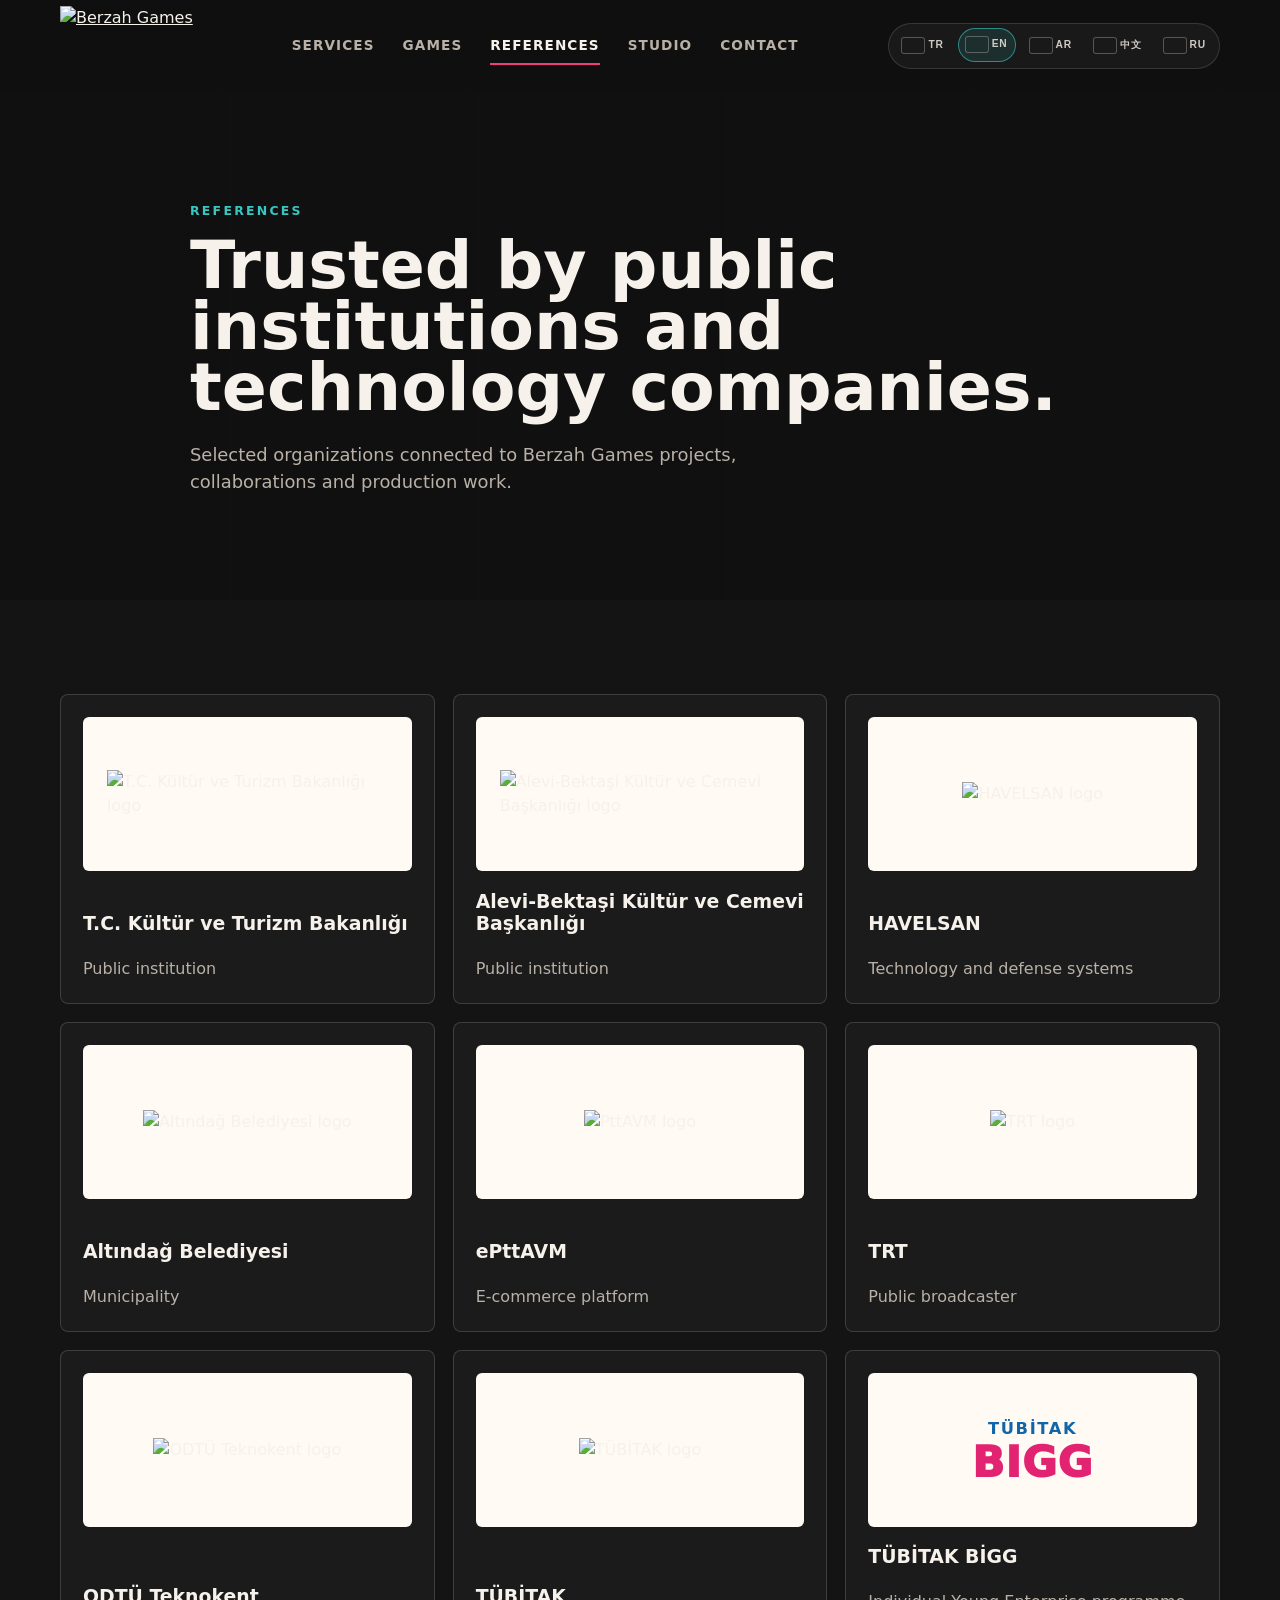
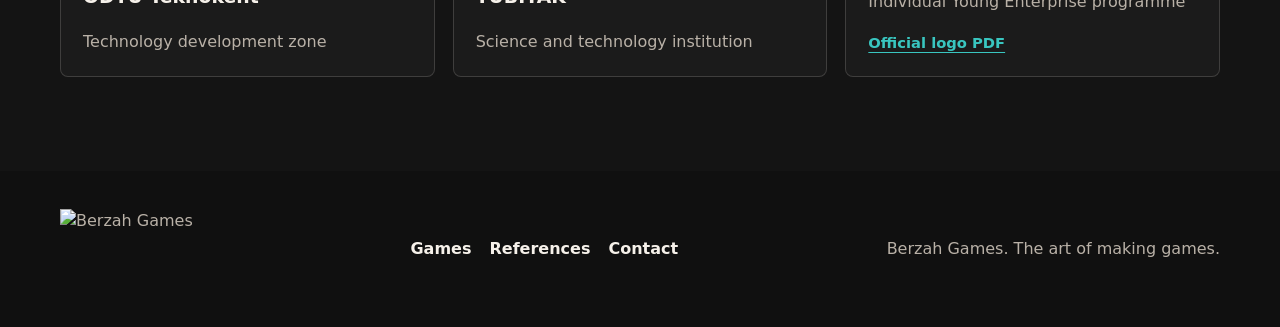
==== references.html @ 12bde4e4 "Add files via upload" ====
<!doctype html>
<html lang="en">
  <head>
    <meta charset="utf-8">
    <meta name="viewport" content="width=device-width, initial-scale=1">
    <title>References | Berzah Games</title>
    <meta
      name="description"
      content="Selected references and organizations Berzah Games has worked with or created projects for."
    >
    <meta name="theme-color" content="#101010">
    <link rel="stylesheet" href="styles.css">
  </head>
  <body>
    <header class="site-header is-scrolled" data-header>
      <a class="brand" href="index.html#top" aria-label="Berzah Games home">
        <img
          src="assets/logos/berzah-logo.png"
          alt="Berzah Games"
          width="142"
          height="80"
        >
      </a>
      <button class="nav-toggle" type="button" aria-expanded="false" aria-controls="primary-navigation">
        <span></span>
        <span></span>
        <span></span>
        <span class="sr-only">Open navigation</span>
      </button>
      <nav class="primary-nav" id="primary-navigation" aria-label="Primary navigation">
        <a href="index.html#services">Services</a>
        <a href="index.html#games">Games</a>
        <a href="references.html" aria-current="page">References</a>
        <a href="index.html#studio">Studio</a>
        <a href="index.html#contact">Contact</a>
      </nav>
      <div class="language-switcher" data-language-switcher aria-label="Language selector">
        <button type="button" data-lang="tr" aria-label="Turkce">
          <img src="https://upload.wikimedia.org/wikipedia/commons/b/b4/Flag_of_Turkey.svg" alt="">
          <strong>TR</strong>
        </button>
        <button type="button" data-lang="en" aria-label="English">
          <img src="https://upload.wikimedia.org/wikipedia/commons/8/83/Flag_of_the_United_Kingdom_%283-5%29.svg" alt="">
          <strong>EN</strong>
        </button>
        <button type="button" data-lang="ar" aria-label="العربية">
          <img src="https://upload.wikimedia.org/wikipedia/commons/0/0d/Flag_of_Saudi_Arabia.svg" alt="">
          <strong>AR</strong>
        </button>
        <button type="button" data-lang="zh" aria-label="中文">
          <img src="https://upload.wikimedia.org/wikipedia/commons/f/fa/Flag_of_the_People%27s_Republic_of_China.svg" alt="">
          <strong>中文</strong>
        </button>
        <button type="button" data-lang="ru" aria-label="Русский">
          <img src="https://upload.wikimedia.org/wikipedia/commons/f/f3/Flag_of_Russia.svg" alt="">
          <strong>RU</strong>
        </button>
      </div>
    </header>

    <main id="top">
      <section class="page-hero section-band">
        <div class="container page-hero-content">
          <p class="eyebrow">References</p>
          <h1>Trusted by public institutions and technology companies.</h1>
          <p>Selected organizations connected to Berzah Games projects, collaborations and production work.</p>
        </div>
      </section>

      <section class="section-band references-section">
        <div class="container">
          <div class="reference-grid">
            <article class="reference-card">
              <div class="reference-logo">
                <img src="assets/logos/kultur-bakanligi.svg" alt="T.C. Kültür ve Turizm Bakanlığı logo">
              </div>
              <h2>T.C. Kültür ve Turizm Bakanlığı</h2>
              <p>Public institution</p>
            </article>
            <article class="reference-card">
              <div class="reference-logo">
                <img src="assets/logos/alevi-bektasi-cemevi.svg" alt="Alevi-Bektaşi Kültür ve Cemevi Başkanlığı logo">
              </div>
              <h2>Alevi-Bektaşi Kültür ve Cemevi Başkanlığı</h2>
              <p>Public institution</p>
            </article>
            <article class="reference-card">
              <div class="reference-logo">
                <img src="assets/logos/havelsan.png" alt="HAVELSAN logo">
              </div>
              <h2>HAVELSAN</h2>
              <p>Technology and defense systems</p>
            </article>
            <article class="reference-card">
              <div class="reference-logo">
                <img src="assets/logos/altindag-belediyesi.svg" alt="Altındağ Belediyesi logo">
              </div>
              <h2>Altındağ Belediyesi</h2>
              <p>Municipality</p>
            </article>
            <article class="reference-card">
              <div class="reference-logo">
                <img src="assets/logos/epttavm.svg" alt="PttAVM logo">
              </div>
              <h2>ePttAVM</h2>
              <p>E-commerce platform</p>
            </article>
            <article class="reference-card">
              <div class="reference-logo">
                <img src="assets/logos/trt.png" alt="TRT logo">
              </div>
              <h2>TRT</h2>
              <p>Public broadcaster</p>
            </article>
            <article class="reference-card">
              <div class="reference-logo">
                <img src="assets/logos/odtu-teknokent-logo.png" alt="ODTÜ Teknokent logo">
              </div>
              <h2>ODTÜ Teknokent</h2>
              <p>Technology development zone</p>
            </article>
            <article class="reference-card">
              <div class="reference-logo">
                <img src="assets/logos/tubitak.svg" alt="TÜBİTAK logo">
              </div>
              <h2>TÜBİTAK</h2>
              <p>Science and technology institution</p>
            </article>
            <article class="reference-card">
              <div class="reference-logo text-reference-logo">
                <strong>TÜBİTAK</strong>
                <span>BIGG</span>
              </div>
              <h2>TÜBİTAK BİGG</h2>
              <p>Bireysel Genç Girişim programı</p>
              <a href="assets/logos/tubitak-bigg-kurumsal-logo.pdf" target="_blank" rel="noreferrer">Official logo PDF</a>
            </article>
          </div>
        </div>
      </section>
    </main>

    <footer class="site-footer">
      <div class="container footer-layout">
        <img
          src="assets/logos/berzah-logo.png"
          alt="Berzah Games"
          width="142"
          height="80"
        >
        <div class="footer-links">
          <a href="index.html#games">Games</a>
          <a href="references.html">References</a>
          <a href="index.html#contact">Contact</a>
        </div>
        <p>Berzah Games. The art of making games.</p>
      </div>
    </footer>

    <script src="script.js"></script>
  </body>
</html>
---- styles.css ----
:root {
  color-scheme: dark;
  --bg: #101010;
  --panel: #171717;
  --panel-strong: #202020;
  --text: #f6f1ea;
  --muted: #b9b1a7;
  --line: rgba(246, 241, 234, 0.16);
  --accent: #f23b7d;
  --accent-2: #39c6c0;
  --max: 1160px;
  --header: 92px;
}

@font-face {
  font-family: "Science Gothic";
  src: url("assets/fonts/ScienceGothic-Variable.ttf") format("truetype");
  font-weight: 100 900;
  font-stretch: 75% 125%;
  font-style: oblique -10deg 0deg;
  font-display: swap;
}

* {
  box-sizing: border-box;
}

html {
  scroll-behavior: smooth;
}

body {
  margin: 0;
  background: var(--bg);
  color: var(--text);
  font-family: "Science Gothic", Inter, ui-sans-serif, system-ui, -apple-system, BlinkMacSystemFont, "Segoe UI", sans-serif;
  line-height: 1.5;
  overflow-x: hidden;
}

body.nav-open {
  overflow: hidden;
}

.space-backdrop {
  position: absolute;
  top: 0;
  left: 0;
  z-index: 16;
  width: 100%;
  min-height: 100vh;
  pointer-events: none;
  background:
    linear-gradient(90deg, rgba(16, 16, 16, 0.82), rgba(16, 16, 16, 0.28), rgba(16, 16, 16, 0.82)),
    linear-gradient(0deg, rgba(16, 16, 16, 0.92), rgba(16, 16, 16, 0.24) 42%, rgba(16, 16, 16, 0.88)),
    url("assets/backgrounds/milky-way-zodiacal-light.jpg") top center / 100% auto repeat-y;
  opacity: 0.62;
  mix-blend-mode: lighten;
}

.ambient-dust {
  position: absolute;
  top: 0;
  left: 0;
  z-index: 18;
  width: 100%;
  min-height: 100vh;
  overflow: hidden;
  pointer-events: none;
  mix-blend-mode: screen;
}

.dust-particle {
  --dust-alpha: 0.5;
  --dust-blur: 0px;
  --dust-fall: 180px;
  position: absolute;
  width: var(--dust-size);
  height: var(--dust-size);
  border-radius: 999px;
  background: rgba(255, 255, 255, var(--dust-alpha));
  box-shadow:
    0 0 calc(var(--dust-size) * 5) rgba(57, 198, 192, calc(var(--dust-alpha) * 0.55)),
    0 0 calc(var(--dust-size) * 9) rgba(242, 59, 125, calc(var(--dust-alpha) * 0.18));
  filter: blur(var(--dust-blur));
  opacity: var(--dust-alpha);
  transform: translate3d(0, 0, 0);
  animation: dustFall var(--dust-duration) linear var(--dust-delay) infinite;
}

.cursor-trail {
  position: fixed;
  inset: 0;
  z-index: 9999;
  width: 100vw;
  height: 100vh;
  pointer-events: none;
  mix-blend-mode: screen;
}

img {
  display: block;
  max-width: 100%;
}

a {
  color: inherit;
}

.container {
  width: min(var(--max), calc(100% - 40px));
  margin-inline: auto;
}

.site-header {
  position: fixed;
  z-index: 20;
  inset: 0 0 auto;
  height: var(--header);
  display: flex;
  align-items: center;
  justify-content: space-between;
  gap: 28px;
  padding: 0 max(20px, calc((100vw - var(--max)) / 2));
  background: rgba(16, 16, 16, 0.78);
  border-bottom: 1px solid transparent;
  backdrop-filter: blur(16px);
  transition: border-color 160ms ease, background 160ms ease;
}

.site-header.is-scrolled {
  background: rgba(16, 16, 16, 0.94);
  border-bottom-color: var(--line);
}

.brand img,
.site-footer img {
  width: 142px;
  height: auto;
}

.primary-nav {
  display: flex;
  align-items: center;
  gap: 28px;
  color: var(--muted);
  font-size: 0.85rem;
  font-weight: 800;
  letter-spacing: 0.08em;
  text-transform: uppercase;
}

.primary-nav a {
  position: relative;
  text-decoration: none;
}

.primary-nav a::after {
  position: absolute;
  left: 0;
  right: 0;
  bottom: -9px;
  height: 2px;
  background: var(--accent);
  content: "";
  transform: scaleX(0);
  transform-origin: left;
  transition: transform 160ms ease;
}

.primary-nav a:hover,
.primary-nav a:focus-visible {
  color: var(--text);
}

.primary-nav a:hover::after,
.primary-nav a:focus-visible::after,
.primary-nav a[aria-current="page"]::after {
  transform: scaleX(1);
}

.language-switcher {
  display: flex;
  align-items: center;
  gap: 6px;
  padding: 5px;
  border: 1px solid rgba(246, 241, 234, 0.14);
  border-radius: 999px;
  background: rgba(255, 255, 255, 0.045);
}

.language-switcher button {
  min-width: 46px;
  height: 34px;
  display: inline-flex;
  align-items: center;
  justify-content: center;
  gap: 4px;
  padding: 0 7px;
  border: 1px solid transparent;
  border-radius: 999px;
  background: transparent;
  line-height: 1;
  cursor: pointer;
  transition: border-color 160ms ease, background 160ms ease, transform 160ms ease;
}

.language-switcher img {
  width: 22px;
  height: 15px;
  border-radius: 2px;
  object-fit: cover;
  box-shadow: 0 0 0 1px rgba(246, 241, 234, 0.28);
}

.language-switcher strong {
  color: rgba(246, 241, 234, 0.82);
  font-size: 0.64rem;
  font-weight: 900;
  letter-spacing: 0.08em;
}

.language-switcher button:hover,
.language-switcher button:focus-visible,
.language-switcher button.is-active {
  border-color: rgba(57, 198, 192, 0.62);
  background: rgba(57, 198, 192, 0.12);
  transform: translateY(-1px);
}

body.is-rtl {
  text-align: right;
}

body.is-rtl .primary-nav,
body.is-rtl .hero-actions,
body.is-rtl .vr-tags,
body.is-rtl .footer-links {
  flex-direction: row-reverse;
}

body.is-rtl .vr-copy-panel .button,
body.is-rtl .contact-form .button {
  align-self: flex-end;
}

.primary-nav a[aria-current="page"] {
  color: var(--text);
}

.nav-toggle {
  display: none;
  width: 42px;
  height: 42px;
  border: 1px solid var(--line);
  border-radius: 6px;
  background: rgba(255, 255, 255, 0.04);
  color: var(--text);
}

.nav-toggle span:not(.sr-only) {
  display: block;
  width: 18px;
  height: 2px;
  margin: 4px auto;
  background: currentColor;
  transition: transform 160ms ease, opacity 160ms ease;
}

.nav-open .nav-toggle span:nth-child(1) {
  transform: translateY(6px) rotate(45deg);
}

.nav-open .nav-toggle span:nth-child(2) {
  opacity: 0;
}

.nav-open .nav-toggle span:nth-child(3) {
  transform: translateY(-6px) rotate(-45deg);
}

.sr-only {
  position: absolute;
  width: 1px;
  height: 1px;
  padding: 0;
  overflow: hidden;
  clip: rect(0, 0, 0, 0);
  white-space: nowrap;
  border: 0;
}

.section-band {
  position: relative;
  z-index: 1;
  padding: 94px 0;
}

.hero {
  --hero-shift-x: 0px;
  --hero-shift-y: 0px;
  min-height: 100vh;
  display: grid;
  place-items: center;
  padding-top: var(--header);
  overflow: hidden;
  isolation: isolate;
}

.hero-media {
  position: absolute;
  inset: 0;
  z-index: -2;
  background:
    linear-gradient(90deg, rgba(16, 16, 16, 0.8) 0%, rgba(16, 16, 16, 0.4) 54%, rgba(16, 16, 16, 0.76) 100%),
    url("assets/backgrounds/DSC_1368_1_oklu.jpg") center / cover;
  filter: grayscale(100%);
  transform: scale(1.03);
}

.hero-media::before,
.hero-media::after,
.hero-fx,
.fx-layer {
  position: absolute;
  inset: 0;
  pointer-events: none;
}

.hero-media::before {
  background:
    linear-gradient(90deg, rgba(242, 59, 125, 0.18), rgba(57, 198, 192, 0.08)),
    url("assets/backgrounds/DSC_1368_1_oklu.jpg") center / cover;
  clip-path: inset(14% 0 72% 0);
  content: "";
  mix-blend-mode: screen;
  opacity: 0;
  transform: translate3d(0, 0, 0) scale(1.04);
  animation: heroGlitch 6.4s steps(1, end) 0.8s infinite;
}

.hero-media::after {
  background:
    repeating-linear-gradient(
      0deg,
      rgba(255, 255, 255, 0.045) 0 0.5px,
      rgba(255, 255, 255, 0) 0.5px 3px
    ),
    linear-gradient(90deg, rgba(57, 198, 192, 0.08), rgba(242, 59, 125, 0.08));
  content: "";
  opacity: 0.22;
  mix-blend-mode: overlay;
  animation: scanlines 10s linear infinite;
}

.hero-fx {
  z-index: -1;
  overflow: hidden;
}

.fx-layer {
  transform:
    translate3d(
      calc(var(--hero-shift-x) * var(--layer-speed, 1)),
      calc(var(--hero-shift-y) * var(--layer-speed, 1)),
      0
    );
  will-change: transform;
}

.fx-grid {
  --layer-speed: 0.35;
  background:
    linear-gradient(rgba(57, 198, 192, 0.12) 1px, transparent 1px),
    linear-gradient(90deg, rgba(57, 198, 192, 0.12) 1px, transparent 1px);
  background-size: 74px 74px;
  mask-image: linear-gradient(0deg, rgba(0, 0, 0, 0.42), rgba(0, 0, 0, 0.06) 58%, transparent 100%);
  opacity: 0.44;
  transform-origin: center bottom;
  animation: gridDrift 22s linear infinite;
}

.fx-particles {
  background-image:
    radial-gradient(circle, rgba(255, 255, 255, 0.9) 0 1px, transparent 1.5px),
    radial-gradient(circle, rgba(57, 198, 192, 0.72) 0 1px, transparent 1.6px),
    radial-gradient(circle, rgba(242, 59, 125, 0.68) 0 1px, transparent 1.4px);
  background-position: 12% 24%, 62% 38%, 86% 72%;
  background-size: 180px 180px, 260px 260px, 340px 340px;
  opacity: 0.28;
}

.fx-particles-a {
  --layer-speed: 0.62;
  animation: particlesA 18s linear infinite;
}

.fx-particles-b {
  --layer-speed: 0.92;
  opacity: 0.22;
  animation: particlesB 26s linear infinite;
}

.fx-fog {
  --layer-speed: 0.24;
  background:
    radial-gradient(ellipse at 18% 62%, rgba(57, 198, 192, 0.2), transparent 38%),
    radial-gradient(ellipse at 72% 34%, rgba(242, 59, 125, 0.16), transparent 34%),
    radial-gradient(ellipse at 50% 86%, rgba(255, 255, 255, 0.1), transparent 42%);
  filter: blur(28px);
  opacity: 0.48;
  animation: fogDrift 19s ease-in-out infinite alternate;
}

.fx-light-lines {
  --layer-speed: 1.08;
  background:
    linear-gradient(115deg, transparent 0 42%, rgba(57, 198, 192, 0.3) 43%, transparent 44% 100%),
    linear-gradient(118deg, transparent 0 68%, rgba(242, 59, 125, 0.2) 69%, transparent 70% 100%),
    linear-gradient(112deg, transparent 0 52%, rgba(255, 255, 255, 0.12) 53%, transparent 54% 100%);
  opacity: 0.32;
  mix-blend-mode: screen;
  animation: lightSweep 8s ease-in-out infinite;
}

.hero::after {
  position: absolute;
  inset: auto 0 0;
  z-index: -1;
  height: 28%;
  background: linear-gradient(0deg, var(--bg), rgba(16, 16, 16, 0));
  content: "";
}

.hero-content {
  position: relative;
  z-index: 2;
  width: min(1600px, calc(100% - 40px));
  max-width: none;
  margin-top: 28px;
}

.hero-video-stage {
  position: relative;
  width: 100vw;
  max-width: 100vw;
  min-height: min(560px, calc(100vh - 250px));
  margin-left: calc(50% - 50vw);
  display: grid;
  align-items: stretch;
  overflow: hidden;
  border-block: 1px solid rgba(246, 241, 234, 0.18);
  border-inline: 0;
  border-radius: 0;
  background: rgba(16, 16, 16, 0.58);
  box-shadow: 0 28px 90px rgba(0, 0, 0, 0.42);
}

.hero-video-grid {
  display: grid;
  grid-template-columns: repeat(5, minmax(180px, 1fr));
  min-height: inherit;
}

.hero-video-frame {
  position: relative;
  min-height: inherit;
  overflow: hidden;
  background: #080808;
  border-right: 1px solid rgba(246, 241, 234, 0.12);
}

.hero-video-frame:last-child {
  border-right: 0;
}

.hero-video-frame iframe {
  position: absolute;
  top: 50%;
  left: 50%;
  width: 180%;
  height: 180%;
  border: 0;
  opacity: 0.86;
  pointer-events: none;
  transform: translate(-50%, -50%);
}

.hero-video-frame::after {
  position: absolute;
  inset: 0;
  background:
    linear-gradient(0deg, rgba(16, 16, 16, 0.54), rgba(16, 16, 16, 0.12)),
    repeating-linear-gradient(0deg, rgba(255, 255, 255, 0.04) 0 1px, transparent 1px 5px);
  content: "";
  pointer-events: none;
}

.hero-video-control {
  position: absolute;
  left: 50%;
  bottom: 14px;
  z-index: 3;
  min-height: 32px;
  padding: 0 14px;
  border: 1px solid rgba(246, 241, 234, 0.28);
  border-radius: 999px;
  background: rgba(8, 8, 8, 0.68);
  color: rgba(246, 241, 234, 0.9);
  font: inherit;
  font-size: 0.72rem;
  font-weight: 900;
  letter-spacing: 0.12em;
  text-transform: uppercase;
  cursor: pointer;
  backdrop-filter: blur(12px);
  transform: translateX(-50%);
  transition: border-color 160ms ease, background 160ms ease, color 160ms ease;
}

.hero-video-control:hover,
.hero-video-control:focus-visible {
  border-color: rgba(57, 198, 192, 0.68);
  background: rgba(57, 198, 192, 0.14);
}

.hero-intro {
  width: min(860px, 100%);
  display: flex;
  flex-direction: column;
  align-items: center;
  margin-top: clamp(22px, 4vw, 38px);
  margin-inline: auto;
  text-align: center;
}

.hero-intro-copy {
  width: min(720px, 100%);
  padding-bottom: 0;
}

.eyebrow {
  margin: 0 0 14px;
  color: var(--accent-2);
  font-size: 0.78rem;
  font-weight: 900;
  letter-spacing: 0.18em;
  text-transform: uppercase;
}

h1,
h2,
h3,
p {
  margin-top: 0;
}

h1 {
  max-width: 920px;
  margin-bottom: 24px;
  font-size: clamp(2rem, 5.2vw, 4.4rem);
  line-height: 0.92;
  letter-spacing: 0;
}

.hero-intro h1 {
  max-width: 760px;
  margin-bottom: 16px;
  font-size: clamp(1.35rem, 2.45vw, 2.65rem);
  line-height: 0.96;
}

.glitch-title {
  position: relative;
}

.glitch-word {
  display: inline-block;
  white-space: nowrap;
}

.glitch-char {
  --char-delay: 0ms;
  display: inline-block;
  opacity: 0;
  text-shadow: 0 0 0 rgba(57, 198, 192, 0);
  transform: translateY(24px);
  animation:
    charReveal 680ms cubic-bezier(0.2, 0.8, 0.2, 1) var(--char-delay) forwards,
    charGlitch 2.8s steps(1, end) calc(var(--char-delay) + 720ms) 2;
}

.glitch-space {
  display: inline-block;
  width: 0.28em;
}

h2 {
  margin-bottom: 18px;
  font-size: clamp(1.35rem, 2.6vw, 2.9rem);
  line-height: 1;
  letter-spacing: 0;
}

h3 {
  margin-bottom: 12px;
  font-size: 1.25rem;
  line-height: 1.2;
}

.hero-copy {
  max-width: 690px;
  color: #f3eee8;
  font-size: clamp(1.05rem, 2vw, 1.35rem);
}

.hero-intro .hero-copy {
  max-width: 680px;
  margin-inline: auto;
  margin-bottom: 0;
  color: rgba(246, 241, 234, 0.82);
  font-size: 0.98rem;
}

.hero-intro .studio-summary {
  margin-top: 14px;
  color: rgba(246, 241, 234, 0.68);
}

.work-showcase {
  position: relative;
  z-index: 1;
  padding: clamp(30px, 5vw, 54px) 0 clamp(22px, 4vw, 42px);
  overflow: hidden;
  background:
    linear-gradient(180deg, rgba(16, 16, 16, 0), rgba(16, 16, 16, 0.72) 36%, rgba(16, 16, 16, 0));
}

.work-showcase-heading {
  margin-bottom: 18px;
}

.work-slider {
  width: 100vw;
  margin-left: calc(50% - 50vw);
  overflow: hidden;
  border-block: 1px solid rgba(246, 241, 234, 0.14);
  background: rgba(8, 8, 8, 0.58);
  -webkit-mask-image: linear-gradient(90deg, transparent, #000 7%, #000 93%, transparent);
  mask-image: linear-gradient(90deg, transparent, #000 7%, #000 93%, transparent);
}

.work-slider-track {
  display: flex;
  width: max-content;
  gap: clamp(12px, 1.4vw, 22px);
  padding: clamp(12px, 1.4vw, 20px);
  animation: workSliderDrift 156s linear infinite;
  will-change: transform;
}

.work-slider:hover .work-slider-track {
  animation-play-state: paused;
}

.work-slide {
  position: relative;
  flex: 0 0 clamp(270px, 22vw, 430px);
  aspect-ratio: 16 / 9;
  margin: 0;
  overflow: hidden;
  border: 1px solid rgba(246, 241, 234, 0.16);
  border-radius: 8px;
  background: #080808;
  box-shadow: 0 20px 56px rgba(0, 0, 0, 0.34);
}

.work-slide img {
  width: 100%;
  height: 100%;
  display: block;
  object-fit: cover;
  opacity: 0.92;
  transform: scale(1.01);
}

.work-slide::after {
  position: absolute;
  inset: 0;
  background:
    linear-gradient(180deg, rgba(255, 255, 255, 0.08), transparent 24%),
    repeating-linear-gradient(0deg, rgba(255, 255, 255, 0.035) 0 1px, transparent 1px 5px);
  content: "";
  pointer-events: none;
}

.hero-actions {
  display: flex;
  justify-content: center;
  flex-wrap: wrap;
  gap: 12px;
  margin-top: 26px;
}

.button {
  display: inline-flex;
  align-items: center;
  justify-content: center;
  min-height: 46px;
  padding: 0 20px;
  border: 1px solid transparent;
  border-radius: 6px;
  font-weight: 900;
  text-decoration: none;
  transition: transform 160ms ease, border-color 160ms ease, background 160ms ease;
}

.button:hover,
.button:focus-visible {
  transform: translateY(-2px);
}

.button.primary {
  background: var(--accent);
  color: white;
}

.button.secondary {
  border-color: rgba(255, 255, 255, 0.42);
  background: rgba(255, 255, 255, 0.06);
  color: var(--text);
}

.intro {
  background: var(--bg);
}

.split {
  display: grid;
  grid-template-columns: minmax(0, 1.05fr) minmax(280px, 0.7fr);
  gap: 70px;
  align-items: start;
}

.split > p,
.studio-copy p,
.contact p {
  color: var(--muted);
  font-size: 1.05rem;
}

.services {
  background: #141414;
}

.section-heading {
  max-width: 780px;
  margin-bottom: 38px;
}

.service-grid {
  display: grid;
  grid-template-columns: repeat(3, minmax(0, 1fr));
  border-top: 1px solid var(--line);
  border-left: 1px solid var(--line);
}

.service-card {
  min-height: 260px;
  padding: 28px;
  border-right: 1px solid var(--line);
  border-bottom: 1px solid var(--line);
  background: rgba(255, 255, 255, 0.02);
}

.service-number {
  display: inline-block;
  margin-bottom: 54px;
  color: var(--accent);
  font-weight: 900;
}

.service-card p,
.project-card p,
.form-note {
  color: var(--muted);
}

.vr-works {
  overflow: hidden;
  background:
    radial-gradient(circle at 82% 12%, rgba(57, 198, 192, 0.14), transparent 34%),
    radial-gradient(circle at 16% 72%, rgba(242, 59, 125, 0.12), transparent 30%),
    #101010;
}

.games-works {
  overflow: hidden;
  background:
    radial-gradient(circle at 72% 18%, rgba(242, 59, 125, 0.14), transparent 34%),
    radial-gradient(circle at 18% 78%, rgba(57, 198, 192, 0.1), transparent 30%),
    #141414;
}

.fab-works {
  overflow: hidden;
  background:
    radial-gradient(circle at 78% 16%, rgba(255, 204, 102, 0.12), transparent 34%),
    radial-gradient(circle at 18% 74%, rgba(57, 198, 192, 0.12), transparent 30%),
    #101010;
}

.vr-heading {
  max-width: 860px;
}

.vr-case-study {
  display: grid;
  grid-template-columns: minmax(0, 680px) minmax(340px, 1fr);
  gap: 20px;
  align-items: stretch;
  isolation: isolate;
  min-height: 602px;
}

.vr-video-panel,
.vr-copy-panel,
.vr-card {
  border: 1px solid var(--line);
  border-radius: 8px;
  background: rgba(255, 255, 255, 0.035);
  box-shadow: 0 22px 70px rgba(0, 0, 0, 0.28);
}

.vr-video-panel {
  position: relative;
  z-index: 0;
  width: 100%;
  min-width: 0;
  max-width: 680px;
  height: 540px;
  overflow: hidden;
  background: #080808;
  justify-self: start;
}

.vr-video-panel iframe {
  position: absolute;
  inset: 0;
  width: 100%;
  height: 100%;
  border: 0;
}

.vr-copy-panel {
  position: relative;
  z-index: 1;
  display: block;
  min-width: 0;
  height: 540px;
  min-height: 540px;
  overflow: hidden;
  padding: clamp(24px, 3vw, 36px);
}

.vr-copy-panel h3 {
  max-width: 420px;
  margin-bottom: 16px;
  font-size: clamp(1.9rem, 2.45vw, 2.85rem);
  line-height: 0.98;
}

.vr-copy-panel > p:not(.project-type) {
  max-width: 680px;
  min-height: 8.4em;
  color: rgba(246, 241, 234, 0.78);
  font-size: 1.02rem;
}

.vr-tags {
  display: flex;
  flex-wrap: wrap;
  gap: 8px;
  margin: 22px 0 28px;
}

.vr-tags span {
  padding: 7px 10px;
  border: 1px solid rgba(246, 241, 234, 0.16);
  border-radius: 999px;
  background: rgba(255, 255, 255, 0.055);
  color: rgba(246, 241, 234, 0.82);
  font-size: 0.76rem;
  font-weight: 800;
  letter-spacing: 0.06em;
  text-transform: uppercase;
}

.vr-copy-panel .button {
  align-self: flex-start;
}

.vr-card-row {
  grid-column: 1 / -1;
  min-height: 42px;
  display: flex;
  justify-content: center;
  align-items: center;
  gap: 12px;
  margin-top: 18px;
}

.carousel-arrow {
  width: 32px;
  height: 32px;
  display: grid;
  place-items: center;
  padding: 0;
  border: 1px solid rgba(246, 241, 234, 0.18);
  border-radius: 999px;
  background: rgba(255, 255, 255, 0.045);
  cursor: pointer;
  transition: border-color 160ms ease, background 160ms ease, transform 160ms ease;
}

.carousel-arrow::before {
  width: 0;
  height: 0;
  content: "";
}

.carousel-arrow.prev::before {
  border-top: 7px solid transparent;
  border-bottom: 7px solid transparent;
  border-right: 10px solid rgba(246, 241, 234, 0.84);
  transform: translateX(-1px);
}

.carousel-arrow.next::before {
  border-top: 7px solid transparent;
  border-bottom: 7px solid transparent;
  border-left: 10px solid rgba(246, 241, 234, 0.84);
  transform: translateX(1px);
}

.carousel-arrow:hover,
.carousel-arrow:focus-visible {
  border-color: rgba(57, 198, 192, 0.58);
  background: rgba(57, 198, 192, 0.1);
  transform: translateY(-1px);
}

.vr-card {
  position: relative;
  width: 14px;
  height: 14px;
  min-height: 0;
  padding: 0;
  overflow: hidden;
  color: var(--text);
  text-align: center;
  cursor: pointer;
  border-radius: 999px;
  background: rgba(246, 241, 234, 0.24);
  box-shadow: 0 0 0 4px rgba(246, 241, 234, 0.045);
  transition: transform 160ms ease, border-color 160ms ease, background 160ms ease, box-shadow 160ms ease;
}

.vr-card:hover,
.vr-card:focus-visible,
.vr-card.is-active {
  border-color: rgba(57, 198, 192, 0.58);
  background: var(--accent-2);
  box-shadow: 0 0 0 6px rgba(57, 198, 192, 0.12), 0 0 24px rgba(57, 198, 192, 0.34);
  transform: scale(1.3);
}

.vr-card img {
  display: none;
}

.vr-card::after {
  content: none;
}

.vr-card-content {
  position: absolute;
  width: 1px;
  height: 1px;
  overflow: hidden;
  clip: rect(0 0 0 0);
  white-space: nowrap;
}

.vr-card strong {
  display: block;
  margin-bottom: 8px;
  font-size: 1.02rem;
}

.vr-card span {
  color: var(--accent-2);
  font-size: 0.72rem;
  font-weight: 900;
  letter-spacing: 0.12em;
  text-transform: uppercase;
}

.work {
  overflow: hidden;
  background:
    radial-gradient(circle at 78% 20%, rgba(255, 255, 255, 0.08), transparent 32%),
    radial-gradient(circle at 18% 84%, rgba(242, 59, 125, 0.11), transparent 30%),
    var(--bg);
}

@media (max-width: 1100px) {
  .vr-case-study {
    grid-template-columns: 1fr;
    min-height: auto;
  }

  .vr-copy-panel {
    height: 500px;
    min-height: 500px;
  }

  .vr-video-panel {
    height: 500px;
  }
}

.work-grid {
  display: grid;
  grid-template-columns: repeat(3, minmax(0, 1fr));
  gap: 18px;
}

.project-card {
  position: relative;
  min-height: 390px;
  display: flex;
  align-items: flex-end;
  overflow: hidden;
  border: 1px solid var(--line);
  border-radius: 8px;
  background:
    linear-gradient(0deg, rgba(16, 16, 16, 0.98) 0%, rgba(16, 16, 16, 0.46) 64%, rgba(16, 16, 16, 0.18) 100%),
    var(--project-image) center / cover;
}

.project-card.featured {
  grid-column: span 2;
  grid-row: span 2;
  min-height: 798px;
}

.project-card::before {
  position: absolute;
  inset: 0;
  background: rgba(16, 16, 16, 0.08);
  content: "";
  transition: background 160ms ease;
}

.project-card:hover::before {
  background: rgba(16, 16, 16, 0);
}

.project-content {
  position: relative;
  z-index: 1;
  padding: 30px;
}

.project-type {
  margin-bottom: 10px;
  color: var(--accent-2);
  font-size: 0.78rem;
  font-weight: 900;
  letter-spacing: 0.14em;
  text-transform: uppercase;
}

.project-card a {
  color: var(--text);
  font-weight: 900;
  text-underline-offset: 4px;
}

.studio {
  background:
    linear-gradient(rgba(16, 16, 16, 0.88), rgba(16, 16, 16, 0.88)),
    url("assets/backgrounds/stock-100894.jpg") center / cover fixed;
}

.studio-layout {
  display: grid;
  grid-template-columns: minmax(0, 0.82fr) minmax(310px, 0.48fr);
  gap: 72px;
  align-items: center;
}

.capability-list {
  display: grid;
  gap: 1px;
  background: var(--line);
  border: 1px solid var(--line);
}

.capability-list div {
  display: grid;
  gap: 7px;
  padding: 22px;
  background: rgba(16, 16, 16, 0.86);
}

.capability-list strong {
  color: var(--accent);
  font-size: 0.78rem;
  letter-spacing: 0.12em;
  text-transform: uppercase;
}

.capability-list span {
  color: var(--text);
}

.contact {
  background: #f5f0e8;
  color: #191817;
}

.page-hero {
  padding-top: calc(var(--header) + 110px);
  padding-bottom: 86px;
  background:
    linear-gradient(90deg, rgba(16, 16, 16, 0.9), rgba(16, 16, 16, 0.58)),
    url("assets/backgrounds/header_bug.png") center / cover;
}

.page-hero-content {
  max-width: 900px;
}

.page-hero p:not(.eyebrow) {
  max-width: 650px;
  color: var(--muted);
  font-size: 1.12rem;
}

.references-section {
  background: #141414;
}

.reference-grid {
  display: grid;
  grid-template-columns: repeat(3, minmax(0, 1fr));
  gap: 18px;
}

.reference-card {
  min-height: 310px;
  display: flex;
  flex-direction: column;
  justify-content: space-between;
  gap: 18px;
  padding: 22px;
  border: 1px solid var(--line);
  border-radius: 8px;
  background: rgba(255, 255, 255, 0.03);
}

.reference-logo {
  min-height: 154px;
  display: grid;
  place-items: center;
  padding: 24px;
  border-radius: 6px;
  background: #fffaf3;
}

.reference-logo img {
  max-width: 100%;
  max-height: 104px;
  object-fit: contain;
}

.reference-card h2 {
  margin: auto 0 4px;
  font-size: 1.18rem;
  line-height: 1.2;
}

.reference-card p {
  margin-bottom: 0;
  color: var(--muted);
}

.reference-card a {
  color: var(--accent-2);
  font-size: 0.92rem;
  font-weight: 900;
  text-underline-offset: 4px;
}

.text-reference-logo {
  align-content: center;
  gap: 2px;
  color: #111;
  text-align: center;
}

.text-reference-logo strong {
  color: #1165a8;
  font-size: 1.02rem;
  letter-spacing: 0.1em;
}

.text-reference-logo span {
  color: #e22371;
  font-size: 2.65rem;
  font-weight: 950;
  line-height: 0.95;
  letter-spacing: 0.02em;
}

.contact .eyebrow {
  color: #b71852;
}

.contact p {
  color: #5d554d;
}

.contact-layout {
  display: grid;
  grid-template-columns: minmax(0, 0.82fr) minmax(320px, 0.55fr);
  gap: 68px;
}

address {
  display: grid;
  gap: 8px;
  margin-top: 30px;
  font-style: normal;
  color: #4f4942;
}

address strong {
  color: #191817;
}

address a {
  color: #b71852;
  font-weight: 900;
}

.contact-form {
  display: grid;
  gap: 16px;
  padding: 26px;
  border: 1px solid rgba(25, 24, 23, 0.16);
  border-radius: 8px;
  background: #fffaf3;
  box-shadow: 0 20px 60px rgba(25, 24, 23, 0.12);
}

.contact-form label {
  display: grid;
  gap: 8px;
  color: #302d29;
  font-size: 0.85rem;
  font-weight: 900;
}

.contact-form input,
.contact-form textarea {
  width: 100%;
  border: 1px solid rgba(25, 24, 23, 0.22);
  border-radius: 6px;
  background: #fff;
  color: #191817;
  font: inherit;
  padding: 12px 13px;
}

.contact-form input:focus,
.contact-form textarea:focus {
  outline: 2px solid rgba(242, 59, 125, 0.35);
  border-color: #b71852;
}

.contact-form .button {
  width: 100%;
  border: 0;
  cursor: pointer;
  font: inherit;
}

.form-note {
  margin: 0;
  color: #696159;
  font-size: 0.9rem;
}

.site-footer {
  position: relative;
  z-index: 1;
  padding: 38px 0;
  background: #101010;
  color: var(--muted);
}

@keyframes dustFall {
  from {
    transform: translate3d(0, calc(var(--dust-fall) * -0.08), 0);
  }

  to {
    transform: translate3d(0, var(--dust-fall), 0);
  }
}

@keyframes workSliderDrift {
  from {
    transform: translate3d(0, 0, 0);
  }

  to {
    transform: translate3d(-50%, 0, 0);
  }
}

.footer-layout {
  display: flex;
  align-items: center;
  justify-content: space-between;
  gap: 28px;
}

.footer-links {
  display: flex;
  flex-wrap: wrap;
  gap: 18px;
}

.footer-links a {
  color: var(--text);
  font-weight: 800;
  text-decoration: none;
}

.site-footer p {
  margin: 0;
}

@keyframes heroGlitch {
  0%,
  7%,
  100% {
    clip-path: inset(0 0 100% 0);
    opacity: 0;
    transform: translate3d(0, 0, 0) scale(1.04);
  }

  8% {
    clip-path: inset(12% 0 70% 0);
    opacity: 0.72;
    transform: translate3d(-16px, 0, 0) scale(1.04);
  }

  9% {
    clip-path: inset(58% 0 28% 0);
    opacity: 0.48;
    transform: translate3d(18px, -2px, 0) scale(1.04);
  }

  10% {
    clip-path: inset(34% 0 48% 0);
    opacity: 0.64;
    transform: translate3d(-8px, 2px, 0) scale(1.04);
  }

  11%,
  48% {
    clip-path: inset(0 0 100% 0);
    opacity: 0;
  }

  49% {
    clip-path: inset(74% 0 10% 0);
    opacity: 0.5;
    transform: translate3d(14px, 0, 0) scale(1.04);
  }

  50% {
    clip-path: inset(24% 0 62% 0);
    opacity: 0.36;
    transform: translate3d(-12px, 0, 0) scale(1.04);
  }

  51% {
    clip-path: inset(0 0 100% 0);
    opacity: 0;
  }
}

@keyframes scanlines {
  from {
    background-position: 0 0, 0 0;
  }

  to {
    background-position: 0 120px, 0 0;
  }
}

@keyframes gridDrift {
  from {
    background-position: 0 0, 0 0;
  }

  to {
    background-position: 74px 148px, 74px 148px;
  }
}

@keyframes particlesA {
  from {
    background-position: 12% 24%, 62% 38%, 86% 72%;
  }

  to {
    background-position: 16% 64%, 58% 8%, 82% 24%;
  }
}

@keyframes particlesB {
  from {
    background-position: 80% 10%, 24% 70%, 46% 42%;
  }

  to {
    background-position: 74% 72%, 28% 16%, 54% 82%;
  }
}

@keyframes fogDrift {
  from {
    opacity: 0.32;
    background-position: 0 0, 0 0, 0 0;
  }

  to {
    opacity: 0.58;
    background-position: 32px -12px, -24px 18px, 14px -28px;
  }
}

@keyframes lightSweep {
  0%,
  100% {
    opacity: 0.16;
    background-position: -90px 0, -140px 0, -40px 0;
  }

  50% {
    opacity: 0.42;
    background-position: 140px 0, 90px 0, 220px 0;
  }
}

@keyframes charReveal {
  0% {
    opacity: 0;
    transform: translate3d(0, 24px, 0) skewX(-8deg);
  }

  52% {
    opacity: 1;
    transform: translate3d(2px, -4px, 0) skewX(6deg);
    text-shadow: -3px 0 var(--accent), 3px 0 var(--accent-2);
  }

  100% {
    opacity: 1;
    transform: translate3d(0, 0, 0) skewX(0);
    text-shadow: 0 0 0 transparent;
  }
}

@keyframes charGlitch {
  0%,
  100% {
    transform: translate3d(0, 0, 0);
    text-shadow: 0 0 0 transparent;
  }

  8% {
    transform: translate3d(-2px, 1px, 0);
    text-shadow: -3px 0 var(--accent), 3px 0 var(--accent-2);
  }

  9% {
    transform: translate3d(3px, -1px, 0);
    text-shadow: 2px 0 var(--accent), -2px 0 var(--accent-2);
  }

  10%,
  46% {
    transform: translate3d(0, 0, 0);
    text-shadow: 0 0 0 transparent;
  }

  47% {
    transform: translate3d(1px, -1px, 0);
    text-shadow: -2px 0 var(--accent-2), 2px 0 var(--accent);
  }

  48% {
    transform: translate3d(0, 0, 0);
    text-shadow: 0 0 0 transparent;
  }
}

@media (max-width: 920px) {
  :root {
    --header: 82px;
  }

  .nav-toggle {
    display: block;
    position: relative;
    z-index: 22;
  }

  .language-switcher {
    margin-left: auto;
    gap: 3px;
    padding: 4px;
  }

  .language-switcher button {
    min-width: 34px;
    height: 30px;
    padding: 0 5px;
  }

  .language-switcher strong {
    display: none;
  }

  .language-switcher img {
    width: 21px;
    height: 14px;
  }

  .primary-nav {
    position: fixed;
    top: 0;
    right: 0;
    left: 0;
    z-index: 21;
    display: grid;
    place-content: center;
    gap: 24px;
    min-height: 100dvh;
    background: rgba(16, 16, 16, 0.97);
    font-size: 1.25rem;
    opacity: 0;
    pointer-events: none;
    transform: translateY(-100%);
    transition: transform 180ms ease;
    visibility: hidden;
  }

  .nav-open .primary-nav {
    opacity: 1;
    pointer-events: auto;
    transform: translateY(0);
    visibility: visible;
  }

  .split,
  .studio-layout,
  .contact-layout {
    grid-template-columns: 1fr;
    gap: 34px;
  }

  .hero-video-grid {
    grid-template-columns: repeat(3, minmax(160px, 1fr));
  }

  .hero-video-frame {
    min-height: 420px;
    border-bottom: 0;
  }

  .optional-video {
    display: none;
  }

  .hero-intro {
    grid-template-columns: 1fr;
    gap: 14px;
    margin-left: 0;
  }

  .hero-intro-copy {
    padding-bottom: 0;
  }

  .work-slide {
    flex-basis: clamp(260px, 42vw, 390px);
  }

  .vr-case-study {
    grid-template-columns: 1fr;
    min-height: auto;
  }

  .vr-copy-panel {
    height: 500px;
    min-height: 500px;
  }

  .vr-card-row {
    display: flex;
    gap: 12px;
    justify-content: center;
    overflow-x: visible;
    padding-bottom: 8px;
  }

  .vr-card {
    flex: 0 0 14px;
  }

  .service-grid {
    grid-template-columns: repeat(2, minmax(0, 1fr));
  }

  .reference-grid {
    grid-template-columns: repeat(2, minmax(0, 1fr));
  }

  .work-grid {
    grid-template-columns: repeat(2, minmax(0, 1fr));
  }

  .project-card,
  .project-card.featured {
    grid-column: auto;
    grid-row: auto;
    min-height: 430px;
  }

  .footer-layout {
    align-items: flex-start;
    flex-direction: column;
  }
}

@media (max-width: 560px) {
  .container {
    width: min(var(--max), calc(100% - 28px));
  }

  .site-header {
    padding-inline: 14px;
  }

  .brand img,
  .site-footer img {
    width: 126px;
  }

  .section-band {
    padding: 72px 0;
  }

  .hero {
    min-height: 860px;
  }

  .hero-video-stage {
    min-height: 520px;
  }

  .hero-video-frame {
    min-height: 520px;
  }

  .hero-video-frame iframe {
    width: 210%;
    height: 210%;
  }

  h1 {
    font-size: 2.1rem;
  }

  .hero-intro h1 {
    font-size: 1.55rem;
  }

  .work-showcase-heading {
    margin-bottom: 12px;
  }

  .work-slider {
    -webkit-mask-image: linear-gradient(90deg, transparent, #000 11%, #000 89%, transparent);
    mask-image: linear-gradient(90deg, transparent, #000 11%, #000 89%, transparent);
  }

  .work-slide {
    flex-basis: 76vw;
  }

  .vr-copy-panel {
    padding: 22px;
    height: 520px;
    min-height: 520px;
  }

  .vr-copy-panel h3 {
    font-size: 2rem;
  }

  .vr-card {
    min-height: 0;
  }

  h2 {
    font-size: 1.45rem;
  }

  .hero-actions {
    display: grid;
  }

  .service-grid {
    grid-template-columns: 1fr;
  }

  .reference-grid {
    grid-template-columns: 1fr;
  }

  .work-grid {
    grid-template-columns: 1fr;
  }

  .service-card {
    min-height: 220px;
  }

  .project-content,
  .contact-form {
    padding: 22px;
  }
}

@media (prefers-reduced-motion: reduce) {
  html {
    scroll-behavior: auto;
  }

  *,
  *::before,
  *::after {
    animation-duration: 1ms !important;
    animation-iteration-count: 1 !important;
    scroll-behavior: auto !important;
    transition-duration: 1ms !important;
  }

  .glitch-char {
    opacity: 1;
    transform: none;
  }

  .cursor-trail {
    display: none;
  }

  .dust-particle {
    animation: none;
  }

  .space-backdrop {
    opacity: 0.48;
  }
}
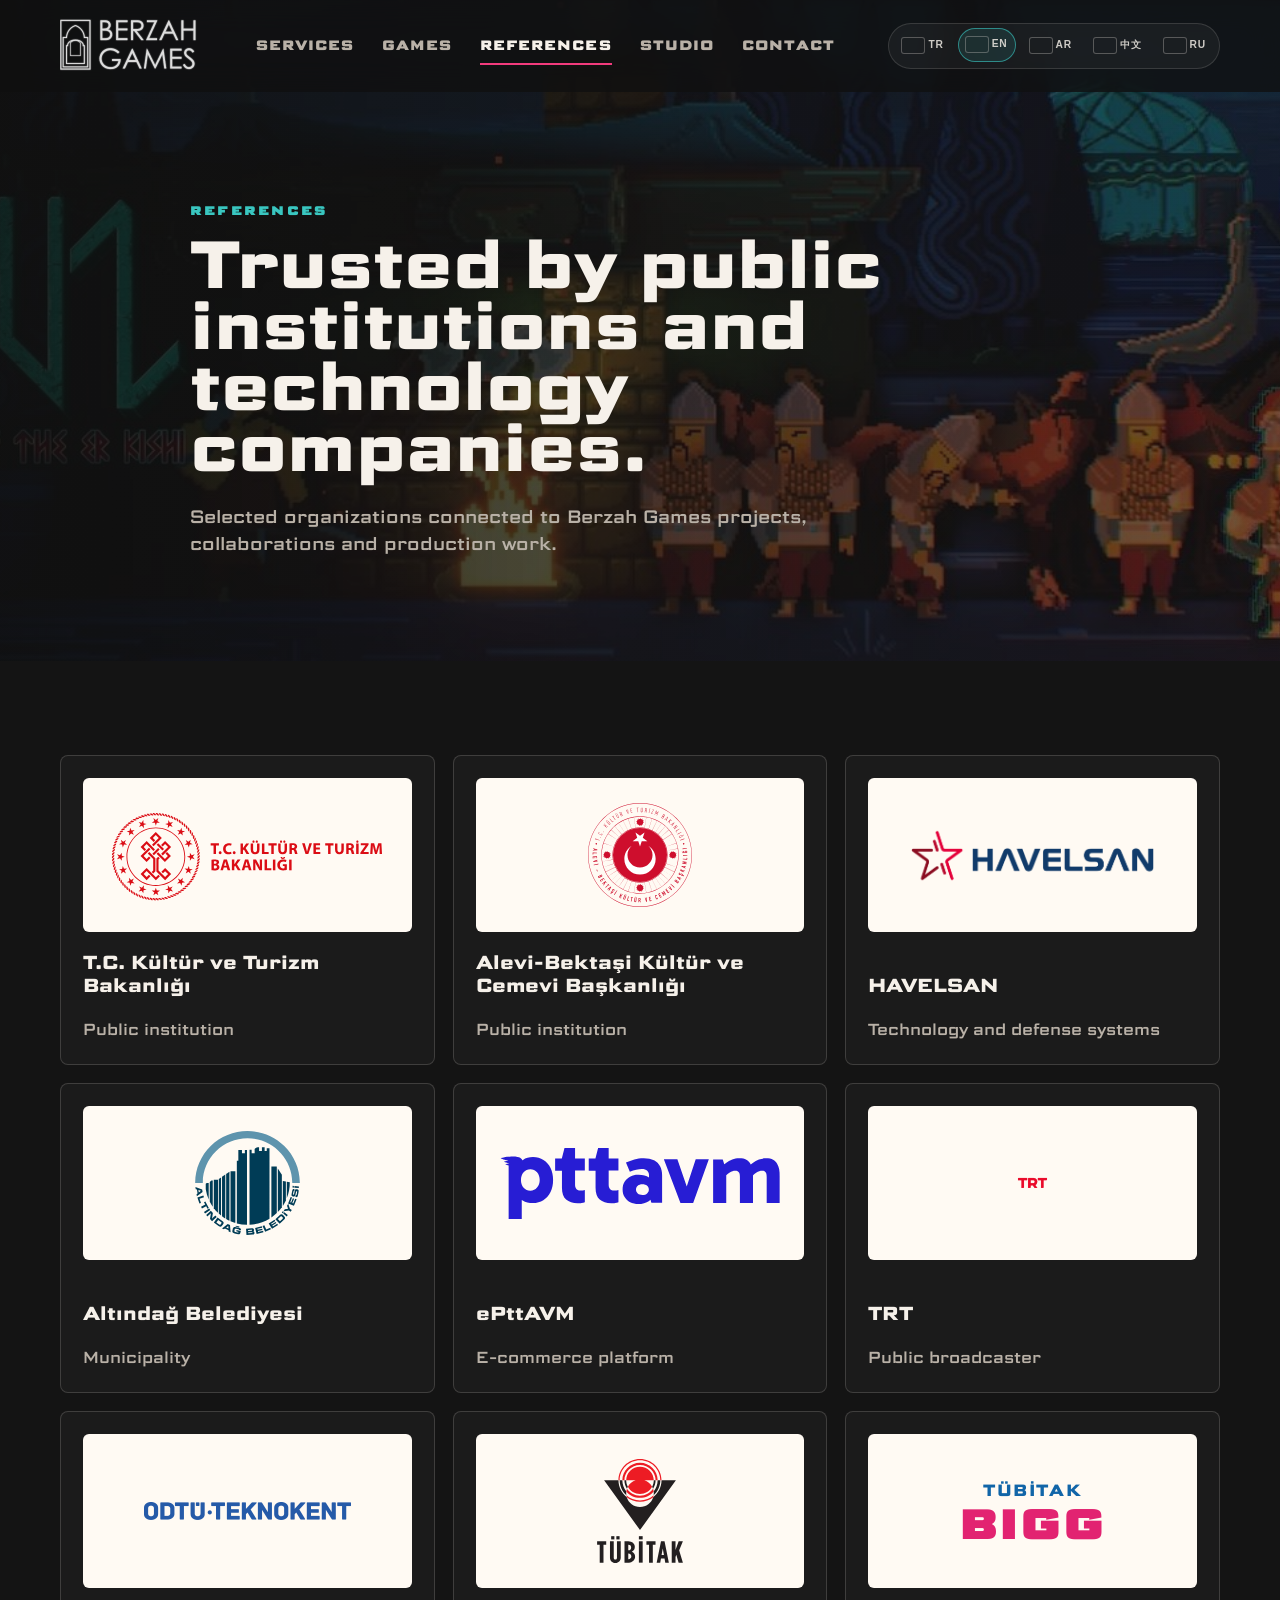
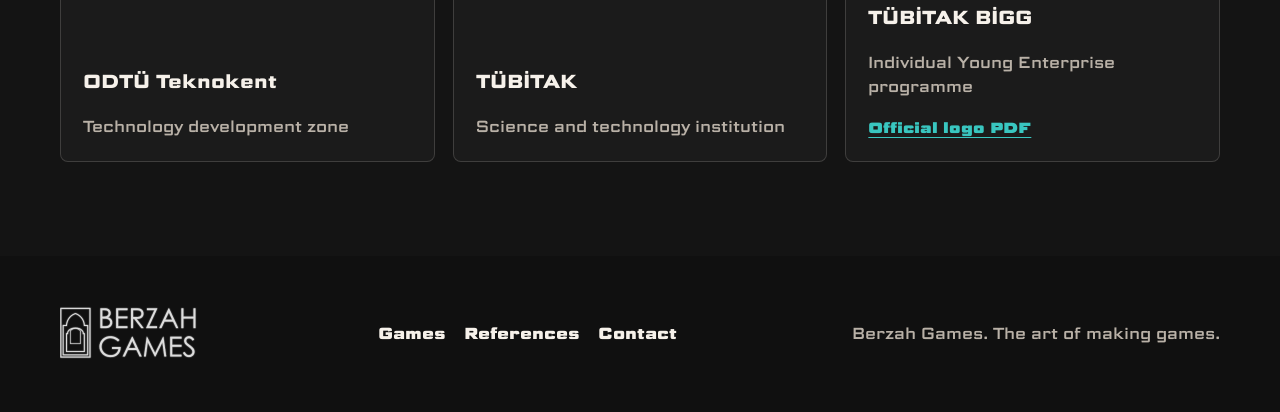
==== commit 4dab813b: "Update references.html" ====
--- a/references.html
+++ b/references.html
@@ -157,6 +157,7 @@
       </div>
     </footer>
 
+    <script defer src="/_vercel/insights/script.js"></script>
     <script src="script.js"></script>
   </body>
 </html>
--- a/styles.css
+++ b/styles.css
@@ -1626,12 +1626,23 @@
     min-height: 500px;
   }
 
+  .vr-video-panel {
+    order: 1;
+  }
+
   .vr-card-row {
+    order: 2;
     display: flex;
     gap: 12px;
     justify-content: center;
     overflow-x: visible;
     padding-bottom: 8px;
+    margin-top: 0;
+    margin-bottom: 8px;
+  }
+
+  .vr-copy-panel {
+    order: 3;
   }
 
   .vr-card {
@@ -1660,6 +1671,21 @@
   .footer-layout {
     align-items: flex-start;
     flex-direction: column;
+  }
+
+  .dust-particle,
+  .hero-media::before,
+  .hero-media::after,
+  .fx-grid,
+  .fx-particles-a,
+  .fx-particles-b,
+  .fx-fog,
+  .fx-light-lines {
+    animation: none;
+  }
+
+  .glitch-char {
+    animation: charReveal 680ms cubic-bezier(0.2, 0.8, 0.2, 1) var(--char-delay) forwards;
   }
 }
 
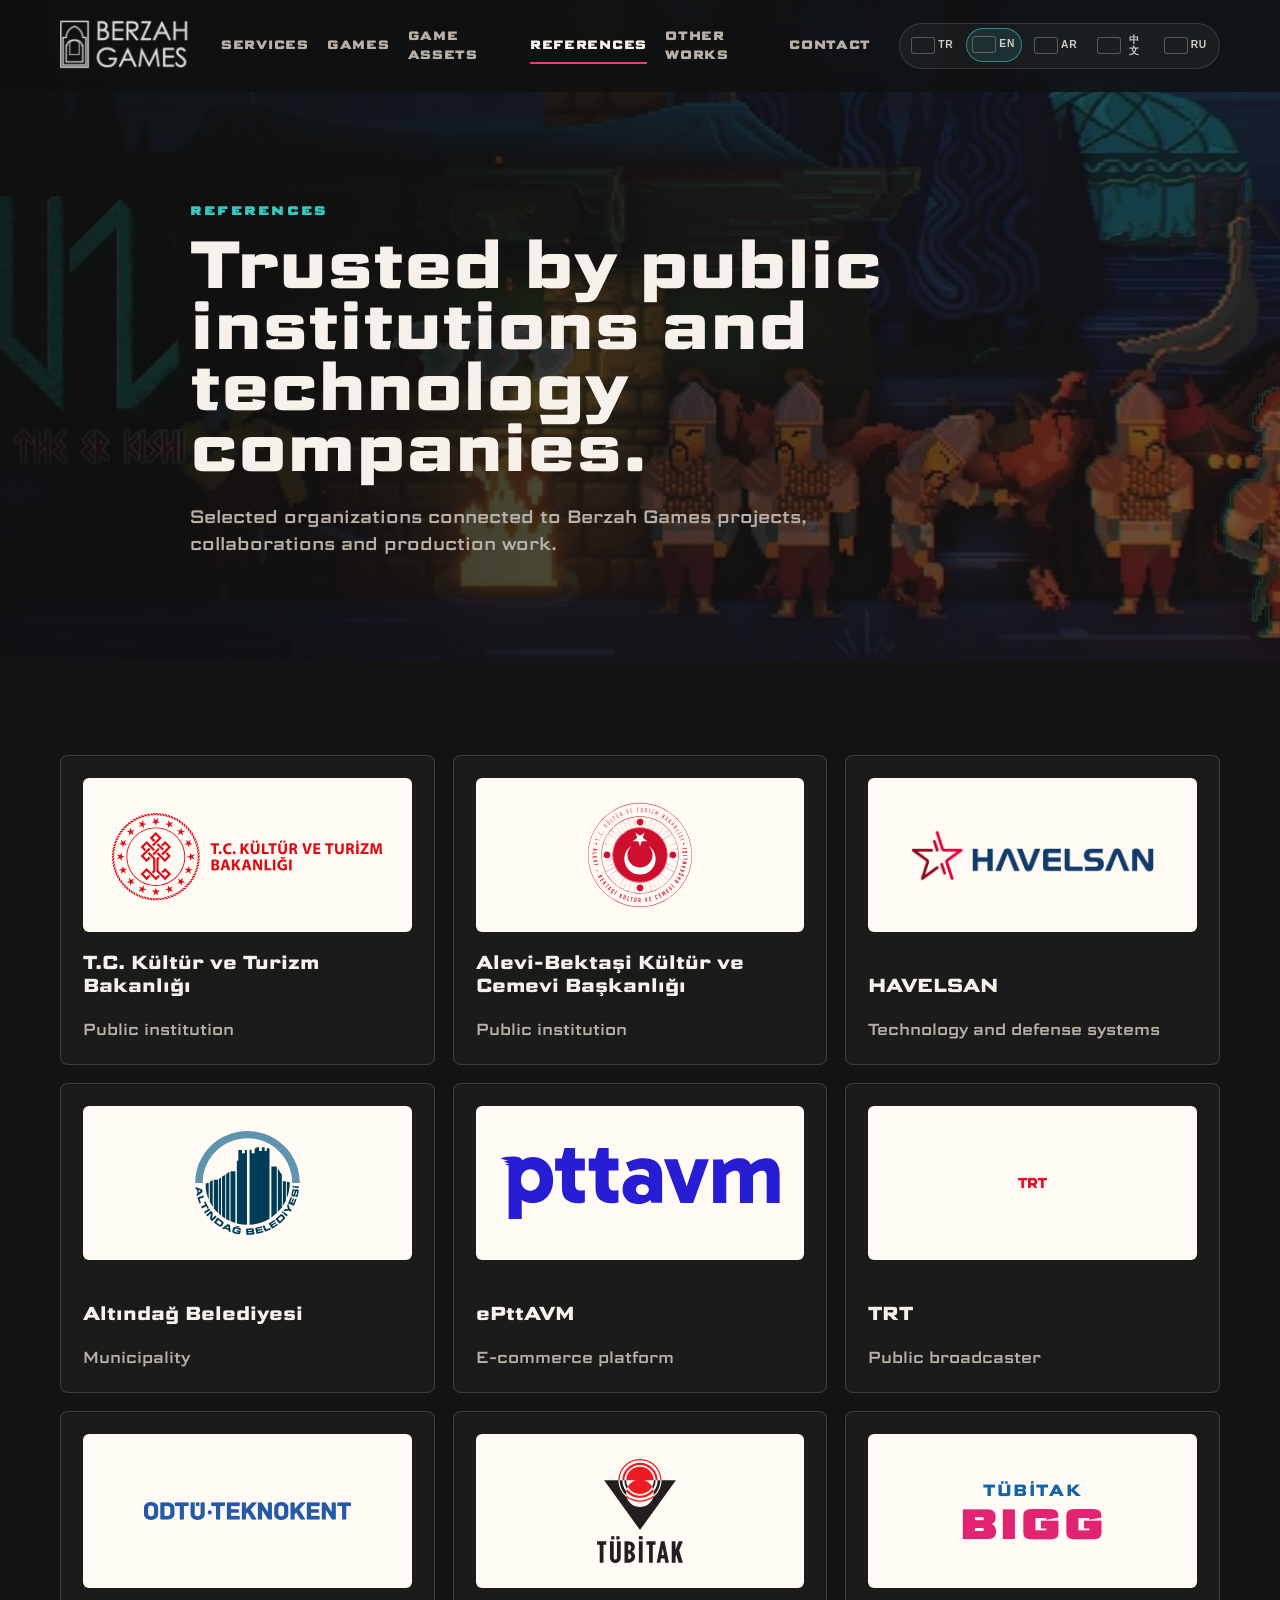
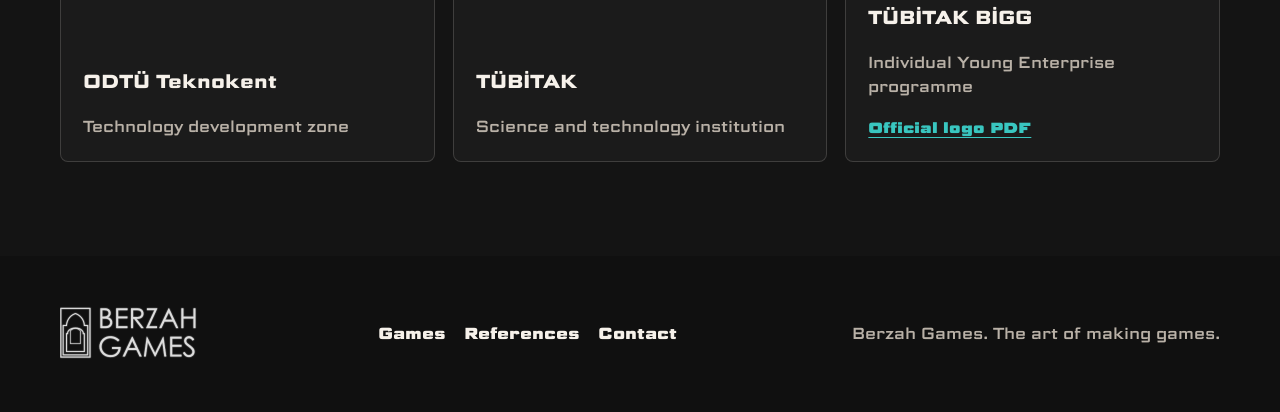
==== commit faa1a145: "Update navigation links" ====
--- a/references.html
+++ b/references.html
@@ -3,12 +3,24 @@
   <head>
     <meta charset="utf-8">
     <meta name="viewport" content="width=device-width, initial-scale=1">
-    <title>References | Berzah Games</title>
+    <title>References | Berzah Games VR, Simulation & Game Studio</title>
     <meta
       name="description"
-      content="Selected references and organizations Berzah Games has worked with or created projects for."
+      content="Selected references and organizations connected to Berzah Games VR, simulation, serious game and real-time production projects."
     >
+    <meta name="robots" content="index, follow">
     <meta name="theme-color" content="#101010">
+    <link rel="canonical" href="https://www.berzahgames.com/references.html">
+    <meta property="og:site_name" content="Berzah Games">
+    <meta property="og:title" content="References | Berzah Games">
+    <meta property="og:description" content="Selected institutions and technology organizations connected to Berzah Games projects.">
+    <meta property="og:type" content="website">
+    <meta property="og:url" content="https://www.berzahgames.com/references.html">
+    <meta property="og:image" content="https://www.berzahgames.com/assets/backgrounds/DSC_1368_1_oklu.jpg">
+    <meta name="twitter:card" content="summary_large_image">
+    <meta name="twitter:title" content="References | Berzah Games">
+    <meta name="twitter:description" content="Selected references for Berzah Games VR, simulation and real-time production work.">
+    <meta name="twitter:image" content="https://www.berzahgames.com/assets/backgrounds/DSC_1368_1_oklu.jpg">
     <link rel="stylesheet" href="styles.css">
   </head>
   <body>
@@ -30,8 +42,9 @@
       <nav class="primary-nav" id="primary-navigation" aria-label="Primary navigation">
         <a href="index.html#services">Services</a>
         <a href="index.html#games">Games</a>
+        <a href="index.html#fab-assets">Game Assets</a>
         <a href="references.html" aria-current="page">References</a>
-        <a href="index.html#studio">Studio</a>
+        <a href="index.html#work">Other Works</a>
         <a href="index.html#contact">Contact</a>
       </nav>
       <div class="language-switcher" data-language-switcher aria-label="Language selector">
@@ -157,7 +170,6 @@
       </div>
     </footer>
 
-    <script defer src="/_vercel/insights/script.js"></script>
     <script src="script.js"></script>
   </body>
 </html>
--- a/styles.css
+++ b/styles.css
@@ -142,11 +142,11 @@
 .primary-nav {
   display: flex;
   align-items: center;
-  gap: 28px;
+  gap: 18px;
   color: var(--muted);
-  font-size: 0.85rem;
+  font-size: 0.76rem;
   font-weight: 800;
-  letter-spacing: 0.08em;
+  letter-spacing: 0.06em;
   text-transform: uppercase;
 }
 
@@ -312,45 +312,14 @@
   inset: 0;
   z-index: -2;
   background:
-    linear-gradient(90deg, rgba(16, 16, 16, 0.8) 0%, rgba(16, 16, 16, 0.4) 54%, rgba(16, 16, 16, 0.76) 100%),
-    url("assets/backgrounds/DSC_1368_1_oklu.jpg") center / cover;
-  filter: grayscale(100%);
-  transform: scale(1.03);
-}
-
-.hero-media::before,
-.hero-media::after,
+    linear-gradient(90deg, rgba(16, 16, 16, 0.48) 0%, rgba(16, 16, 16, 0.14) 54%, rgba(16, 16, 16, 0.5) 100%);
+}
+
 .hero-fx,
 .fx-layer {
   position: absolute;
   inset: 0;
   pointer-events: none;
-}
-
-.hero-media::before {
-  background:
-    linear-gradient(90deg, rgba(242, 59, 125, 0.18), rgba(57, 198, 192, 0.08)),
-    url("assets/backgrounds/DSC_1368_1_oklu.jpg") center / cover;
-  clip-path: inset(14% 0 72% 0);
-  content: "";
-  mix-blend-mode: screen;
-  opacity: 0;
-  transform: translate3d(0, 0, 0) scale(1.04);
-  animation: heroGlitch 6.4s steps(1, end) 0.8s infinite;
-}
-
-.hero-media::after {
-  background:
-    repeating-linear-gradient(
-      0deg,
-      rgba(255, 255, 255, 0.045) 0 0.5px,
-      rgba(255, 255, 255, 0) 0.5px 3px
-    ),
-    linear-gradient(90deg, rgba(57, 198, 192, 0.08), rgba(242, 59, 125, 0.08));
-  content: "";
-  opacity: 0.22;
-  mix-blend-mode: overlay;
-  animation: scanlines 10s linear infinite;
 }
 
 .hero-fx {
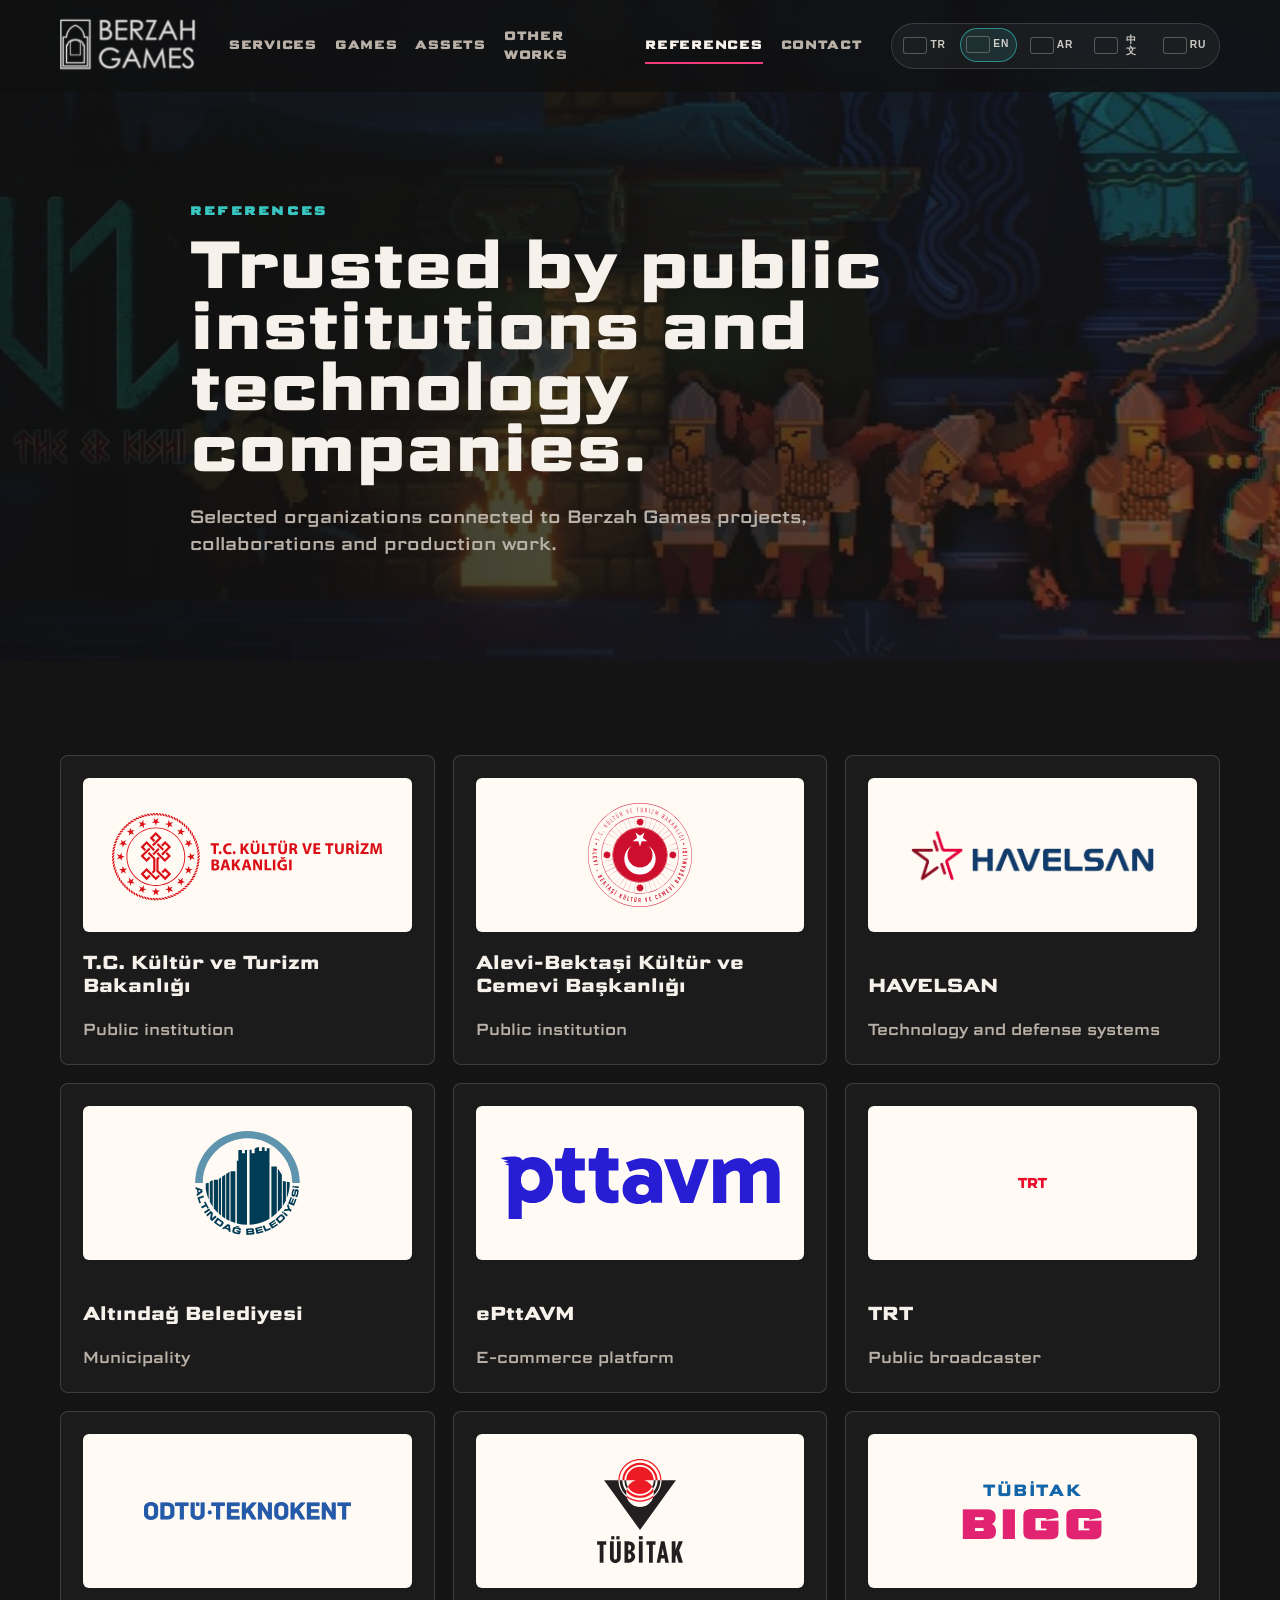
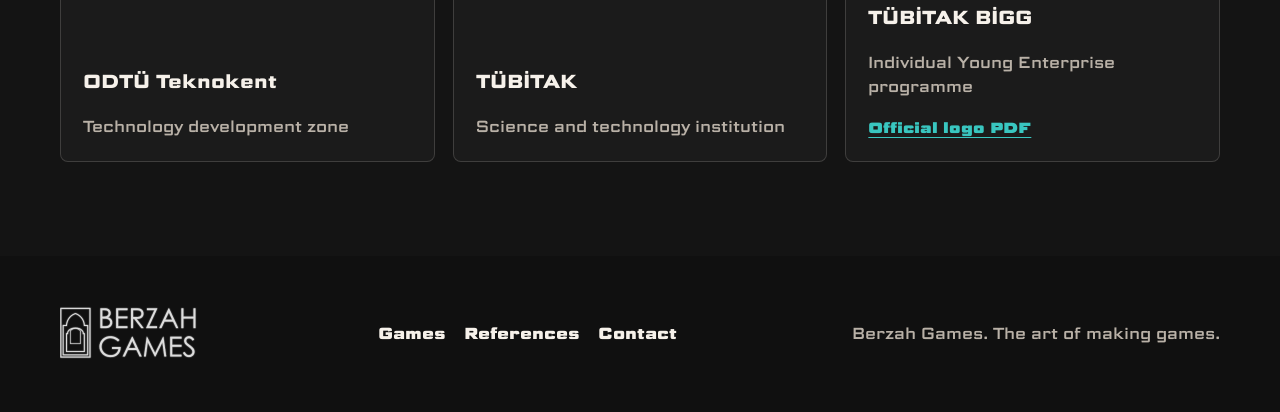
==== commit 7f1d6774: "Reorder navigation menu" ====
--- a/references.html
+++ b/references.html
@@ -42,9 +42,9 @@
       <nav class="primary-nav" id="primary-navigation" aria-label="Primary navigation">
         <a href="index.html#services">Services</a>
         <a href="index.html#games">Games</a>
-        <a href="index.html#fab-assets">Game Assets</a>
+        <a href="index.html#fab-assets">Assets</a>
+        <a href="index.html#work">Other Works</a>
         <a href="references.html" aria-current="page">References</a>
-        <a href="index.html#work">Other Works</a>
         <a href="index.html#contact">Contact</a>
       </nav>
       <div class="language-switcher" data-language-switcher aria-label="Language selector">
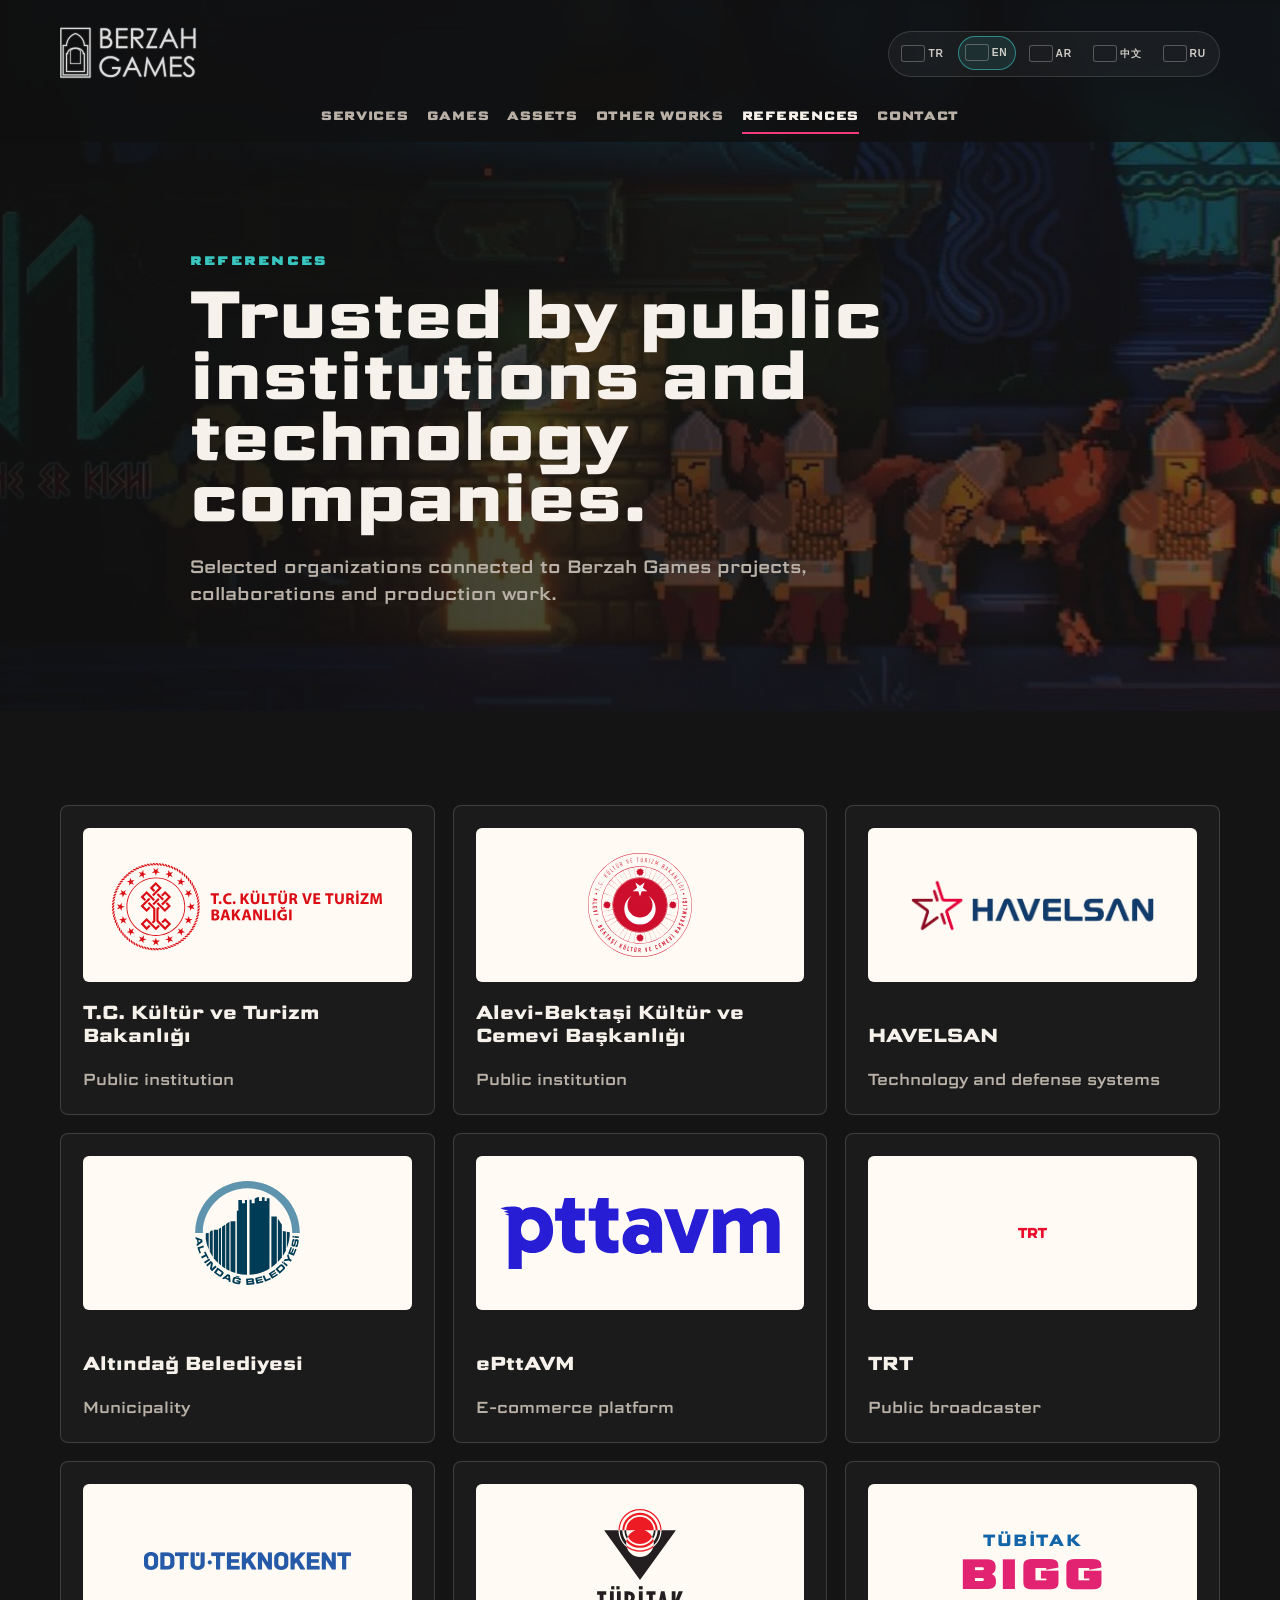
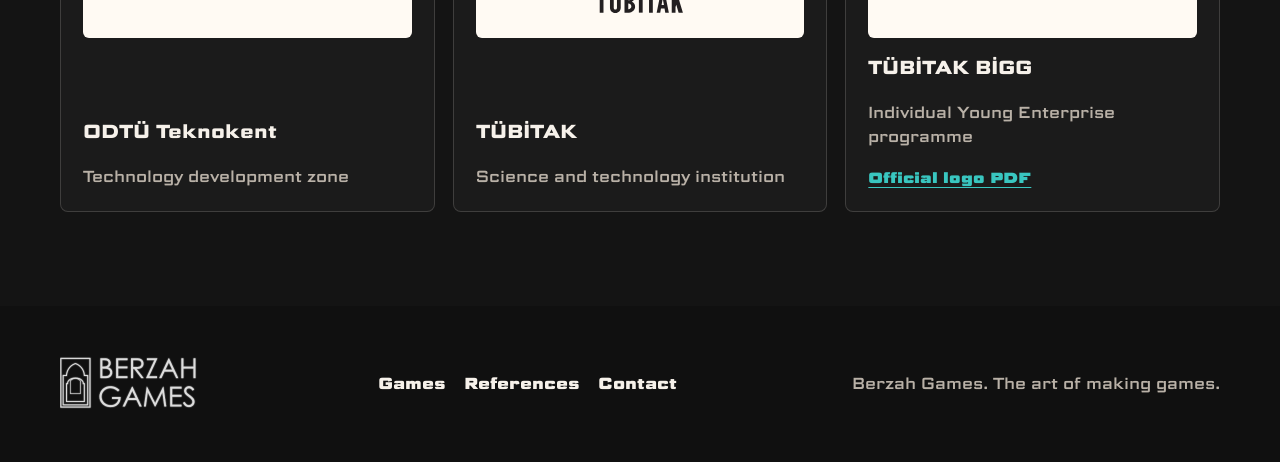
==== commit e97be200: "Restore Vercel analytics script" ====
--- a/references.html
+++ b/references.html
@@ -170,6 +170,7 @@
       </div>
     </footer>
 
+    <script defer src="/_vercel/insights/script.js"></script>
     <script src="script.js"></script>
   </body>
 </html>
--- a/styles.css
+++ b/styles.css
@@ -9,7 +9,7 @@
   --accent: #f23b7d;
   --accent-2: #39c6c0;
   --max: 1160px;
-  --header: 92px;
+  --header: 142px;
 }
 
 @font-face {
@@ -118,10 +118,11 @@
   inset: 0 0 auto;
   height: var(--header);
   display: flex;
+  flex-wrap: wrap;
   align-items: center;
   justify-content: space-between;
-  gap: 28px;
-  padding: 0 max(20px, calc((100vw - var(--max)) / 2));
+  gap: 10px 28px;
+  padding: 12px max(20px, calc((100vw - var(--max)) / 2)) 14px;
   background: rgba(16, 16, 16, 0.78);
   border-bottom: 1px solid transparent;
   backdrop-filter: blur(16px);
@@ -140,8 +141,11 @@
 }
 
 .primary-nav {
+  order: 3;
+  flex: 0 0 100%;
   display: flex;
   align-items: center;
+  justify-content: center;
   gap: 18px;
   color: var(--muted);
   font-size: 0.76rem;
@@ -153,6 +157,7 @@
 .primary-nav a {
   position: relative;
   text-decoration: none;
+  white-space: nowrap;
 }
 
 .primary-nav a::after {
